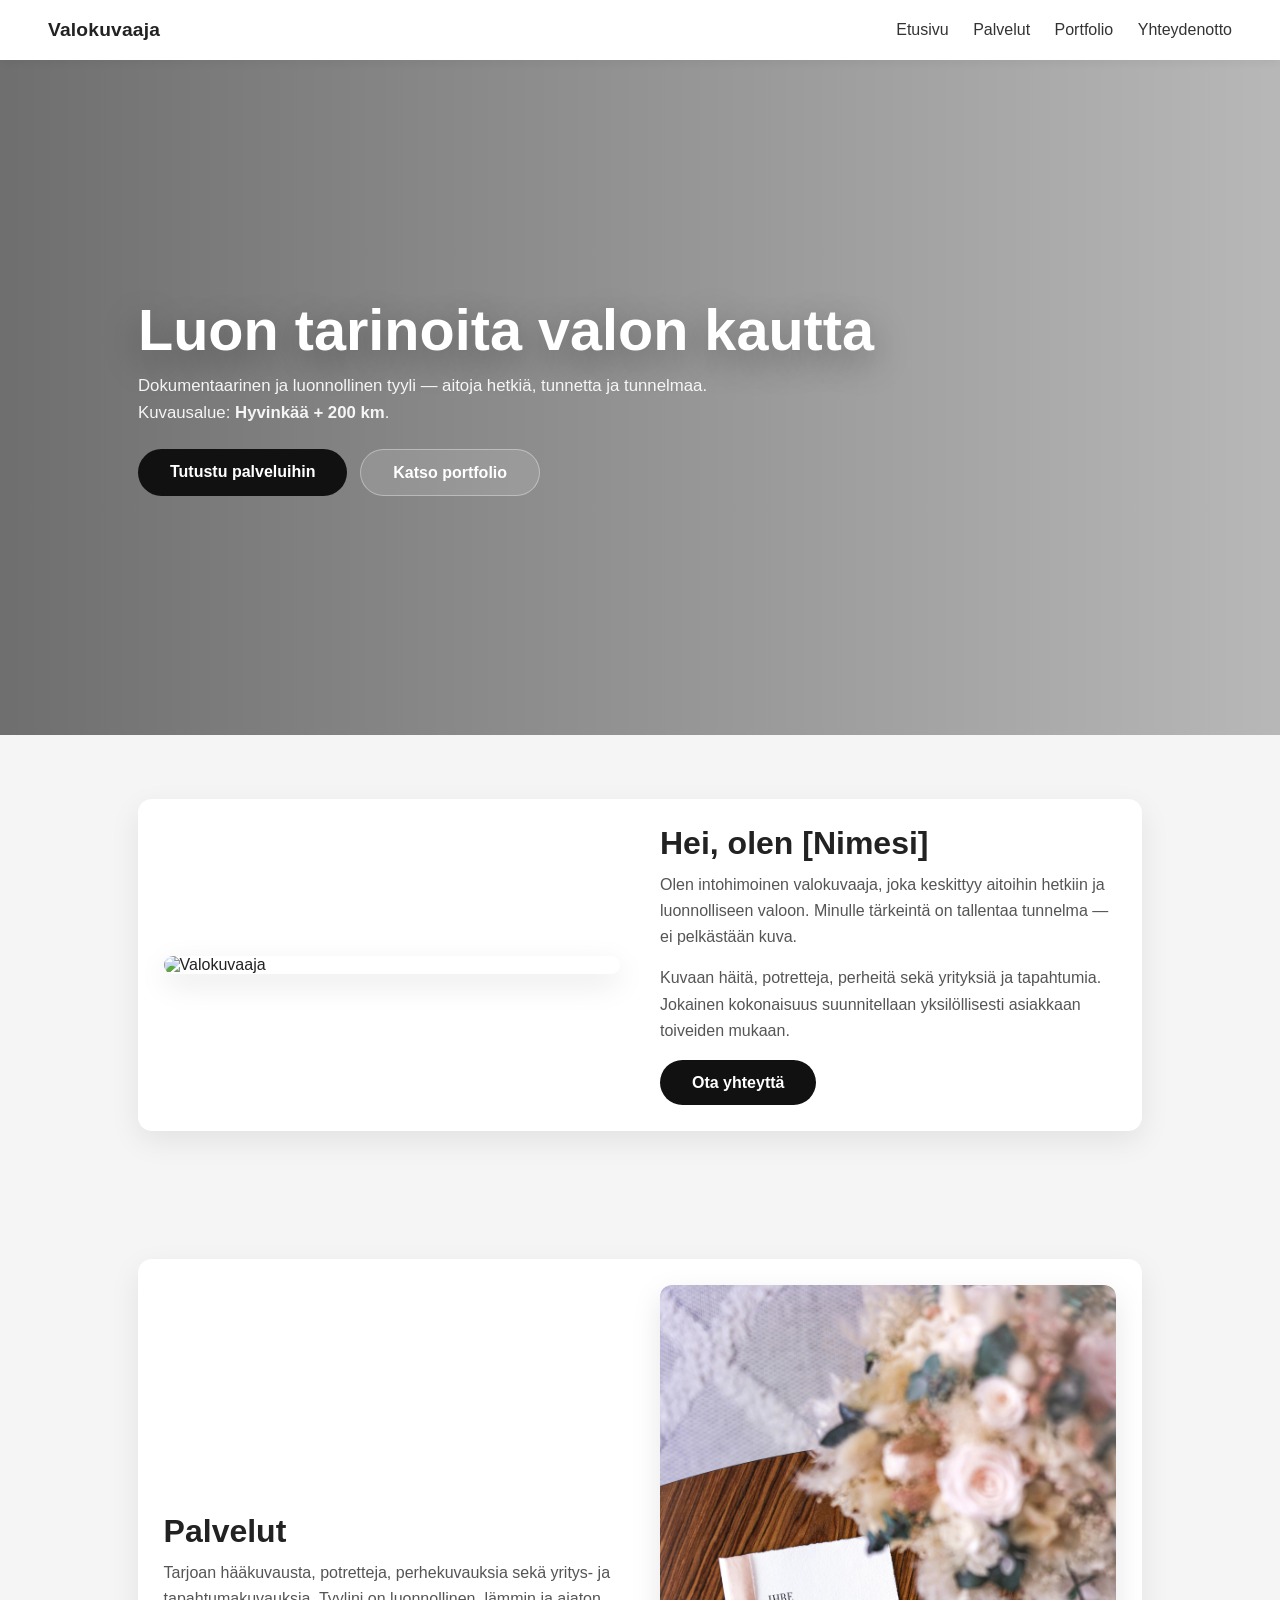
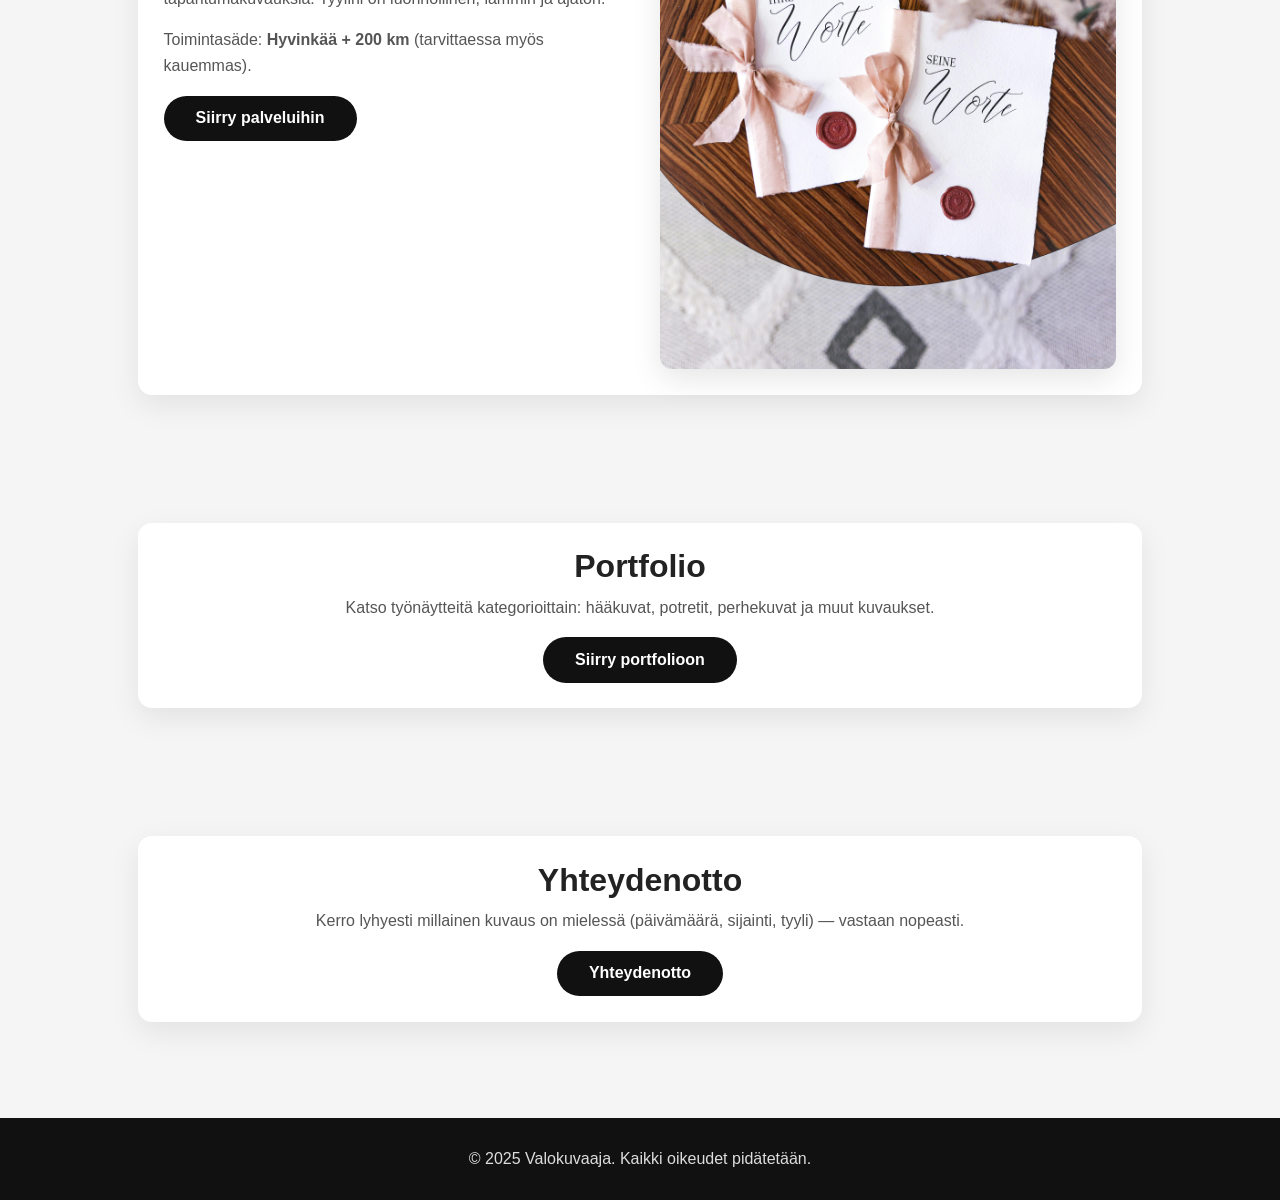
==== index.html @ 5592d8d1 "Add files via upload" ====
<!DOCTYPE html>
<html lang="fi">
<head>
  <meta charset="UTF-8" />
  <meta name="viewport" content="width=device-width, initial-scale=1.0" />
  <title>Valokuvaaja – Etusivu</title>
  <style>
    :root{
      --bg:#f5f5f5;
      --text:#222;
      --muted:#555;
      --card:#fff;
      --shadow:0 10px 30px rgba(0,0,0,0.08);
      --radius:14px;
    }

    *{ box-sizing:border-box; }
    body{
      margin:0;
      font-family: Arial, sans-serif;
      background: var(--bg);
      color: var(--text);
    }

    header{
      display:flex;
      justify-content:space-between;
      align-items:center;
      padding:1.2rem 3rem;
      background:white;
      position:sticky;
      top:0;
      box-shadow:0 2px 10px rgba(0,0,0,0.05);
      z-index:10;
    }

    .brand{
      margin:0;
      font-size: 1.2rem;
      font-weight: 700;
      letter-spacing: .2px;
    }

    nav a{
      margin-left:1.25rem;
      text-decoration:none;
      color:#333;
      font-weight:500;
    }
    nav a:hover{ color:#111; }

    /* HERO */
    .hero{
      min-height: 75vh;
      background: url('https://images.unsplash.com/photo-1504208434309-cb69f4fe52b0?auto=format&fit=crop&w=2100&q=80') center/cover no-repeat;
      position: relative;
      display:flex;
      align-items:center;
    }
    .hero::before{
      content:"";
      position:absolute;
      inset:0;
      background: linear-gradient(90deg, rgba(0,0,0,0.55), rgba(0,0,0,0.25));
    }
    .hero-inner{
      position:relative;
      max-width: 1100px;
      margin: 0 auto;
      padding: 4.5rem 3rem;
      color: #fff;
      width:100%;
    }
    .hero h1{
      margin:0 0 .8rem 0;
      font-size: clamp(2.2rem, 4.5vw, 3.8rem);
      line-height: 1.05;
      text-shadow: 0 10px 35px rgba(0,0,0,0.35);
    }
    .hero p{
      margin:0;
      max-width: 70ch;
      color: rgba(255,255,255,0.92);
      line-height:1.6;
      font-size: 1.05rem;
    }
    .hero-actions{
      margin-top: 1.4rem;
      display:flex;
      gap: .8rem;
      flex-wrap: wrap;
    }

    /* YLEISET */
    .section{
      padding: 4rem 3rem;
      max-width: 1100px;
      margin: auto;
    }

    .card{
      background: var(--card);
      border-radius: var(--radius);
      box-shadow: var(--shadow);
      padding: 1.6rem;
    }

    .split{
      display:grid;
      grid-template-columns: 1fr 1fr;
      gap: 2.5rem;
      align-items:center;
    }

    .media img{
      width:100%;
      display:block;
      border-radius: 12px;
      box-shadow: 0 10px 30px rgba(0,0,0,0.10);
      object-fit: cover;
    }

    h2{
      margin:0 0 .6rem 0;
      font-size: 2rem;
    }

    .lead{
      margin:0;
      color: var(--muted);
      line-height:1.65;
      max-width: 80ch;
    }

    .btn{
      display:inline-block;
      padding:.85rem 2rem;
      background:#111;
      color:#fff;
      text-decoration:none;
      border-radius: 999px;
      transition: .25s;
      font-weight: 600;
    }
    .btn:hover{ background:#444; }

    .btn.outline{
      background: rgba(255,255,255,0.12);
      border: 1px solid rgba(255,255,255,0.35);
    }
    .btn.outline:hover{
      background: rgba(255,255,255,0.18);
    }

    /* CTA-keskitetty */
    .center{
      text-align:center;
    }
    .center .lead{
      margin-left:auto;
      margin-right:auto;
    }

    footer{
      text-align:center;
      padding: 2rem;
      background:#111;
      color:#ddd;
      margin-top: 2rem;
    }

    @media (max-width: 900px){
      header{ padding: 1.1rem 1.5rem; }
      .section{ padding: 3rem 1.5rem; }
      .hero-inner{ padding: 4rem 1.5rem; }
      .split{ grid-template-columns: 1fr; gap: 1.5rem; }
      nav a{ margin-left: .9rem; }
    }
  </style>
</head>
<body>

  <header>
    <div class="brand">Valokuvaaja</div>
    <nav>
      <a href="valokuvaus.html">Etusivu</a>
      <a href="palvelut.html">Palvelut</a>
      <a href="portfolio.html">Portfolio</a>
      <a href="yhteys.html">Yhteydenotto</a>
    </nav>
  </header>

  <section class="hero">
    <div class="hero-inner">
      <h1>Luon tarinoita valon kautta</h1>
      <p>
        Dokumentaarinen ja luonnollinen tyyli — aitoja hetkiä, tunnetta ja tunnelmaa.
        Kuvausalue: <strong>Hyvinkää + 200 km</strong>.
      </p>
      <div class="hero-actions">
        <a class="btn" href="palvelut.html">Tutustu palveluihin</a>
        <a class="btn outline" href="portfolio.html">Katso portfolio</a>
      </div>
    </div>
  </section>

  <!-- ESITTELY -->
  <section class="section">
    <div class="card">
      <div class="split">
        <div class="media">
          <img src="oma-kuva.jpg" alt="Valokuvaaja" />
        </div>
        <div class="text">
          <h2>Hei, olen [Nimesi]</h2>
          <p class="lead">
            Olen intohimoinen valokuvaaja, joka keskittyy aitoihin hetkiin ja luonnolliseen valoon.
            Minulle tärkeintä on tallentaa tunnelma — ei pelkästään kuva.
          </p>
          <p class="lead" style="margin-top:.9rem;">
            Kuvaan häitä, potretteja, perheitä sekä yrityksiä ja tapahtumia. Jokainen kokonaisuus
            suunnitellaan yksilöllisesti asiakkaan toiveiden mukaan.
          </p>
          <a href="yhteys.html" class="btn" style="margin-top:1rem;">Ota yhteyttä</a>
        </div>
      </div>
    </div>
  </section>

  <!-- PALVELUT (suppea) -->
  <section class="section">
    <div class="card">
      <div class="split">
        <div class="text">
          <h2>Palvelut</h2>
          <p class="lead">
            Tarjoan hääkuvausta, potretteja, perhekuvauksia sekä yritys- ja tapahtumakuvauksia.
            Tyylini on luonnollinen, lämmin ja ajaton.
          </p>
          <p class="lead" style="margin-top:.9rem;">
            Toimintasäde: <strong>Hyvinkää + 200 km</strong> (tarvittaessa myös kauemmas).
          </p>
          <a href="palvelut.html" class="btn" style="margin-top:1rem;">Siirry palveluihin</a>
        </div>

        <div class="media">
          <!-- Suositus: käytä esimerkiksi data/themes/haakuvaus.jpg tai omaa kuvaa -->
          <img src="data/themes/haakuvaus.jpg" alt="Palvelut" />
        </div>
      </div>
    </div>
  </section>

  <!-- PORTFOLIO CTA -->
  <section class="section center">
    <div class="card">
      <h2>Portfolio</h2>
      <p class="lead">
        Katso työnäytteitä kategorioittain: hääkuvat, potretit, perhekuvat ja muut kuvaukset.
      </p>
      <a href="portfolio.html" class="btn" style="margin-top:1rem;">Siirry portfolioon</a>
    </div>
  </section>

  <!-- YHTEYS CTA -->
  <section class="section center">
    <div class="card">
      <h2>Yhteydenotto</h2>
      <p class="lead">
        Kerro lyhyesti millainen kuvaus on mielessä (päivämäärä, sijainti, tyyli) — vastaan nopeasti.
      </p>
      <a href="yhteys.html" class="btn" style="margin-top:1rem;">Yhteydenotto</a>
    </div>
  </section>

  <footer>
    © 2025 Valokuvaaja. Kaikki oikeudet pidätetään.
  </footer>

</body>
</html>
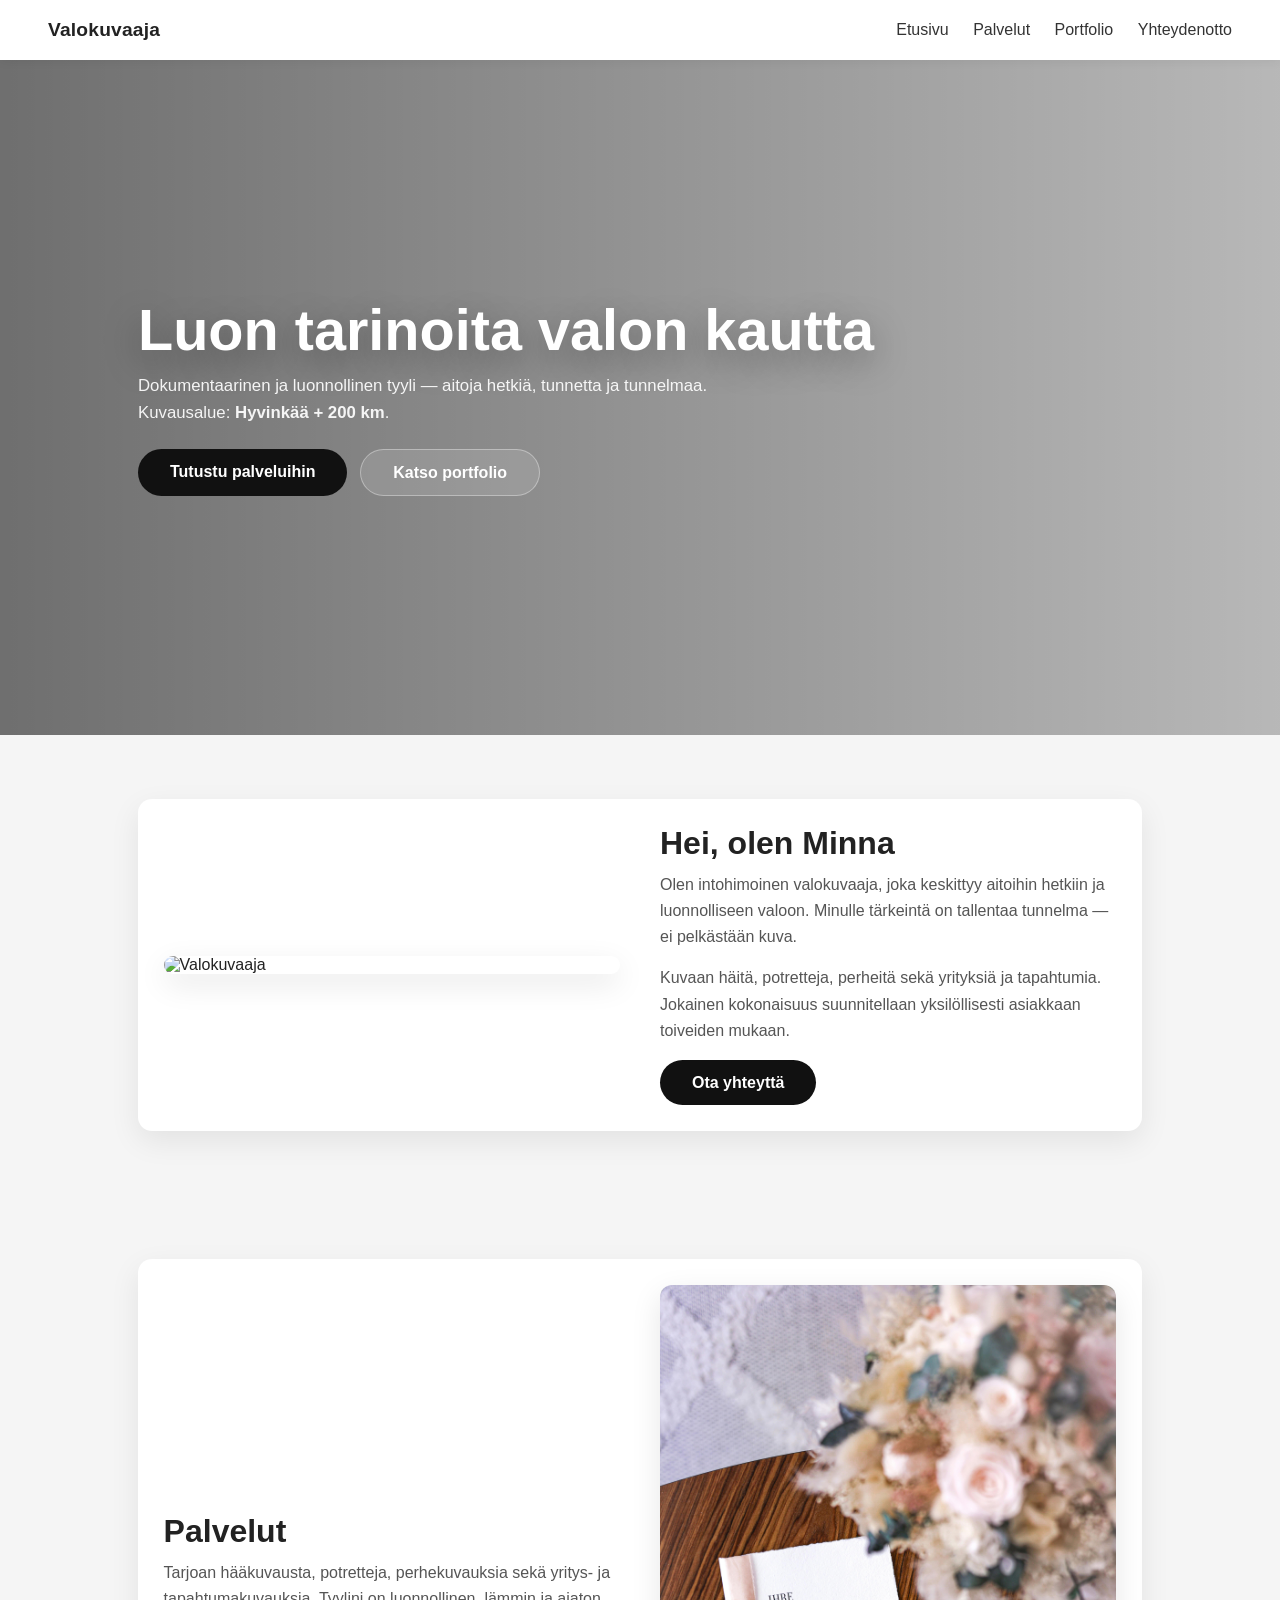
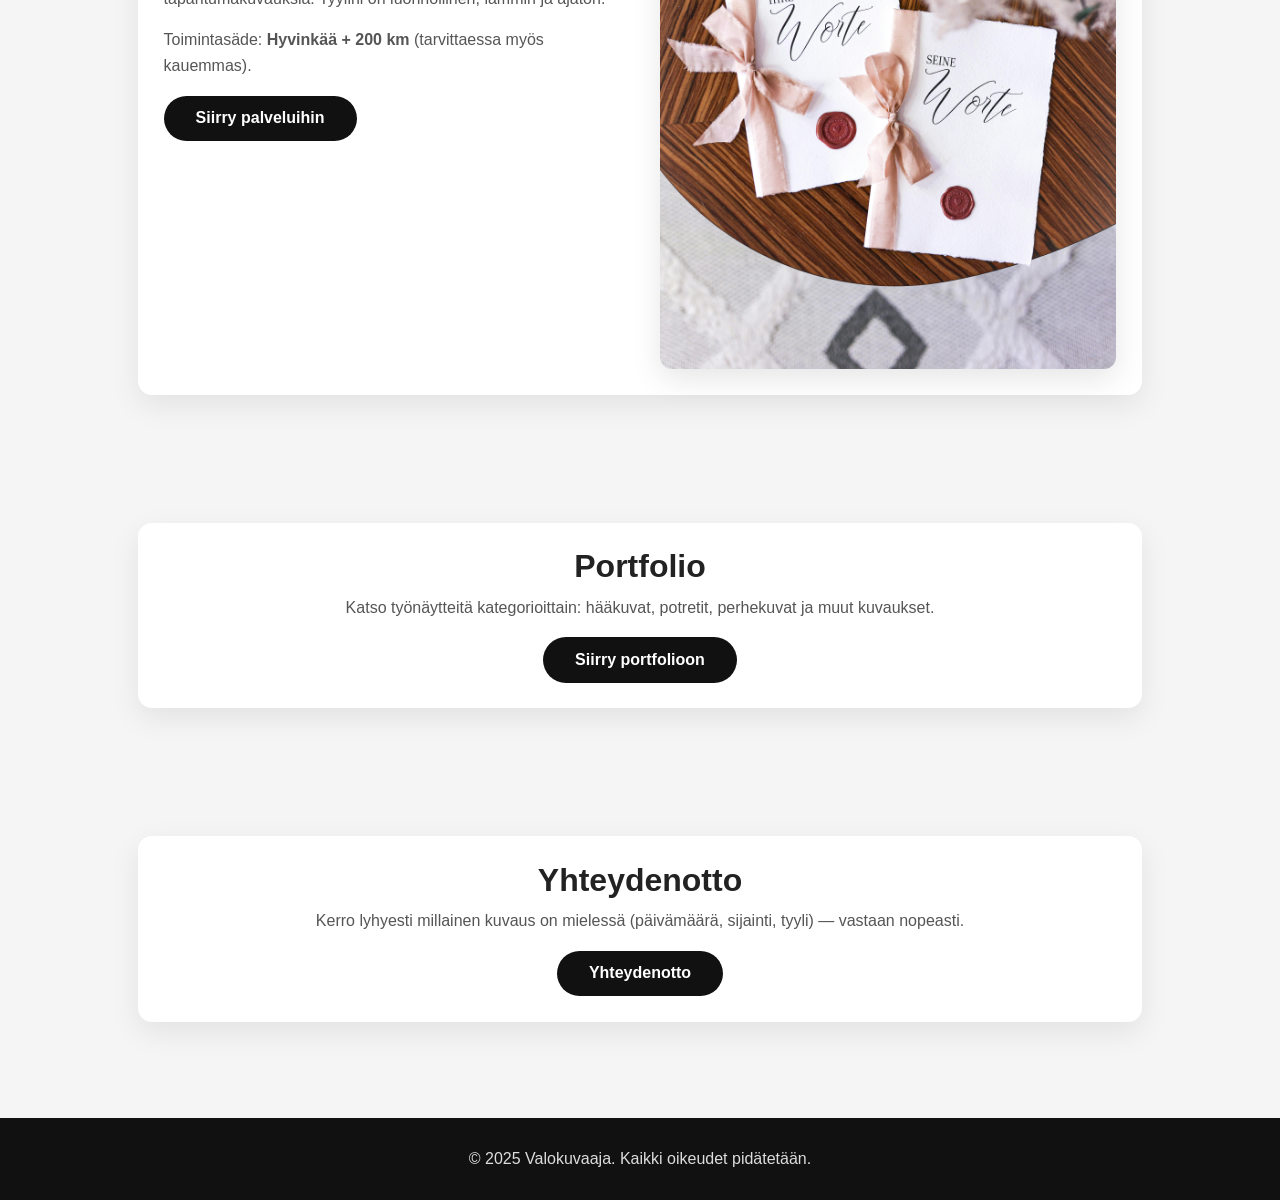
==== commit d873fe5b: "Add files via upload" ====
--- a/index.html
+++ b/index.html
@@ -183,7 +183,7 @@
   <header>
     <div class="brand">Valokuvaaja</div>
     <nav>
-      <a href="valokuvaus.html">Etusivu</a>
+      <a href="index.html">Etusivu</a>
       <a href="palvelut.html">Palvelut</a>
       <a href="portfolio.html">Portfolio</a>
       <a href="yhteys.html">Yhteydenotto</a>
@@ -212,7 +212,7 @@
           <img src="oma-kuva.jpg" alt="Valokuvaaja" />
         </div>
         <div class="text">
-          <h2>Hei, olen [Nimesi]</h2>
+          <h2>Hei, olen Minna</h2>
           <p class="lead">
             Olen intohimoinen valokuvaaja, joka keskittyy aitoihin hetkiin ja luonnolliseen valoon.
             Minulle tärkeintä on tallentaa tunnelma — ei pelkästään kuva.
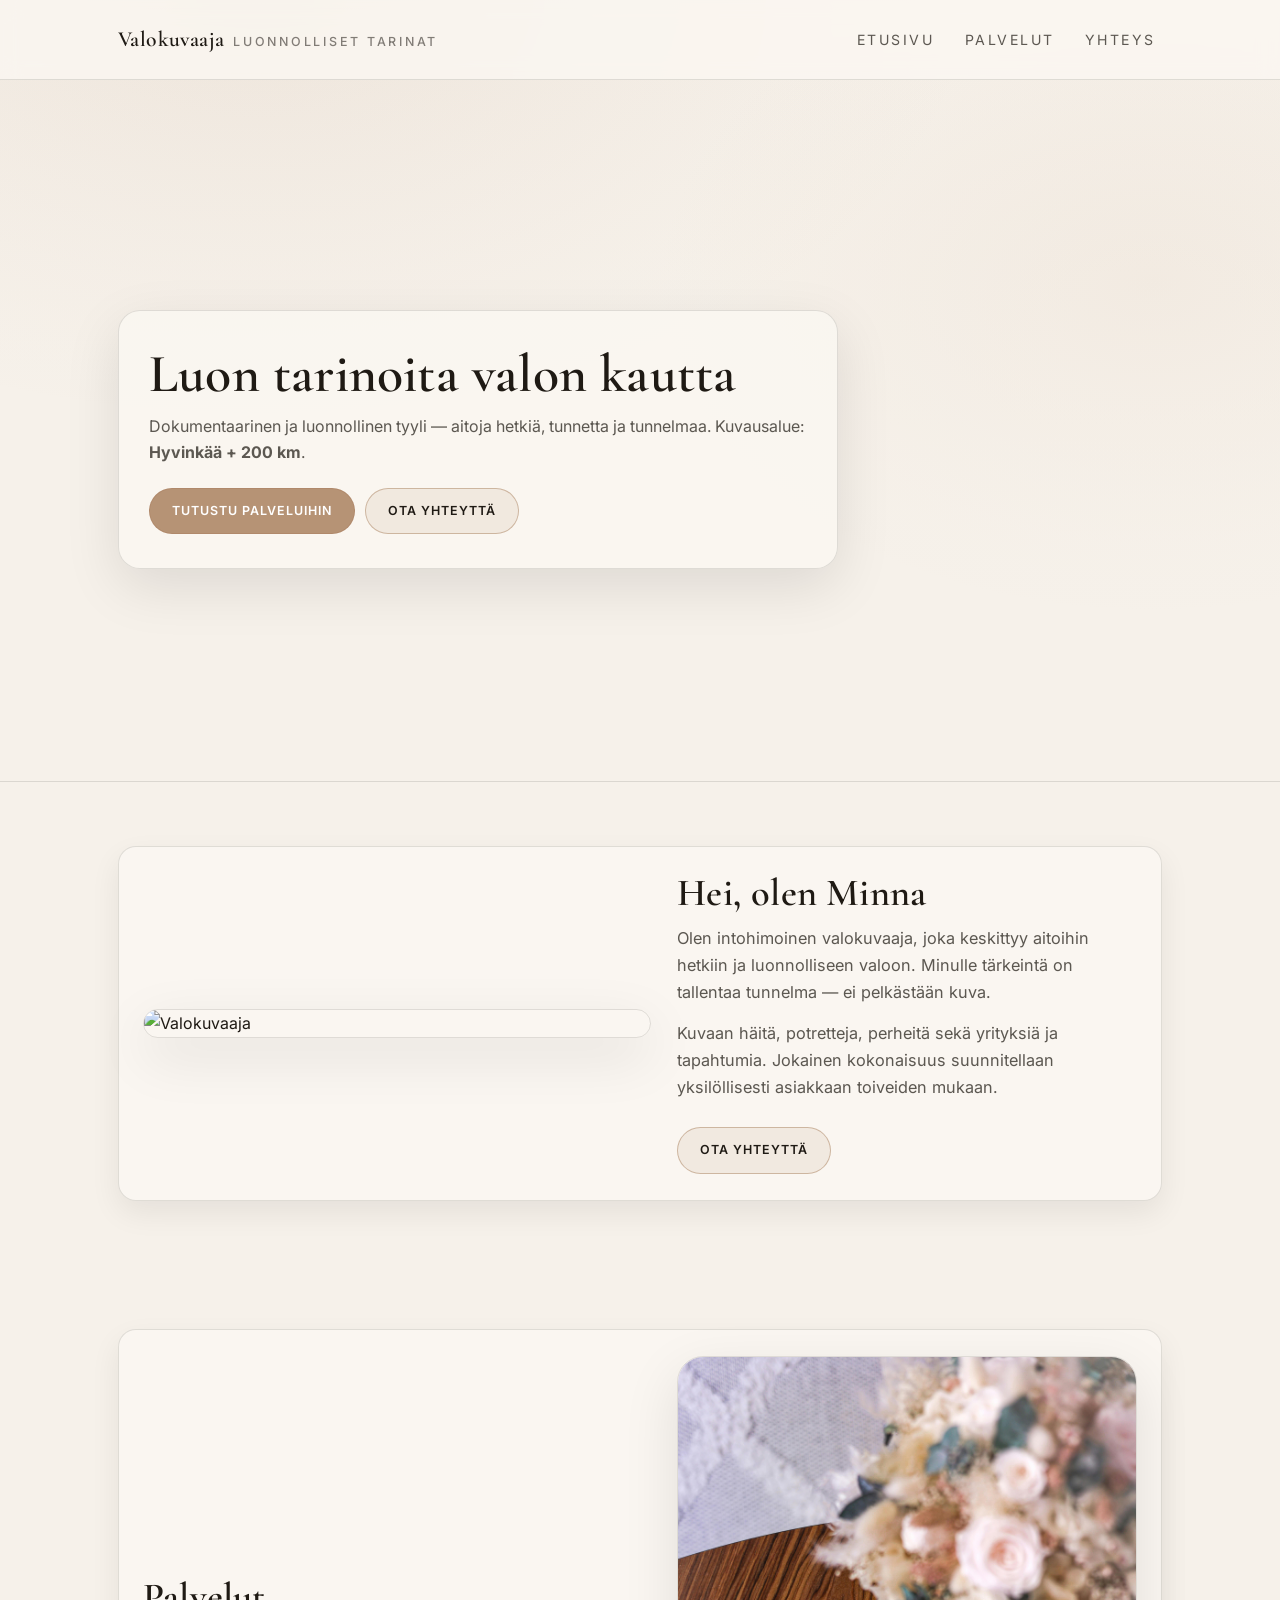
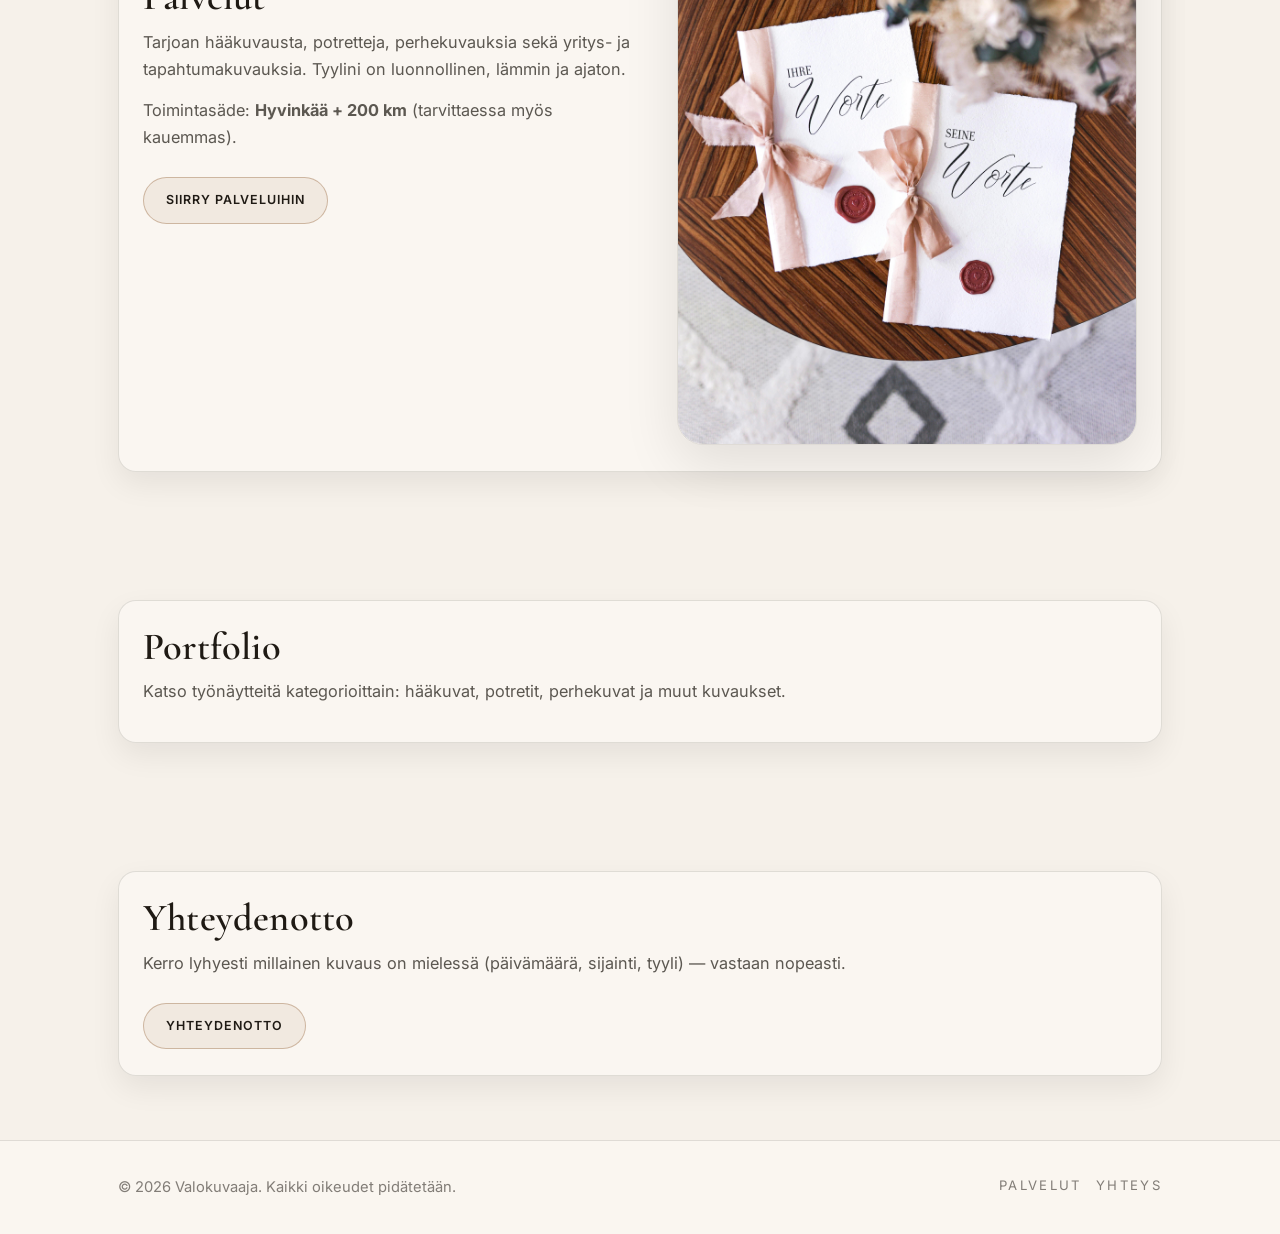
==== commit 35d9586b: "Add files via upload" ====
--- a/index.html
+++ b/index.html
@@ -4,202 +4,33 @@
   <meta charset="UTF-8" />
   <meta name="viewport" content="width=device-width, initial-scale=1.0" />
   <title>Valokuvaaja – Etusivu</title>
-  <style>
-    :root{
-      --bg:#f5f5f5;
-      --text:#222;
-      --muted:#555;
-      --card:#fff;
-      --shadow:0 10px 30px rgba(0,0,0,0.08);
-      --radius:14px;
-    }
-
-    *{ box-sizing:border-box; }
-    body{
-      margin:0;
-      font-family: Arial, sans-serif;
-      background: var(--bg);
-      color: var(--text);
-    }
-
-    header{
-      display:flex;
-      justify-content:space-between;
-      align-items:center;
-      padding:1.2rem 3rem;
-      background:white;
-      position:sticky;
-      top:0;
-      box-shadow:0 2px 10px rgba(0,0,0,0.05);
-      z-index:10;
-    }
-
-    .brand{
-      margin:0;
-      font-size: 1.2rem;
-      font-weight: 700;
-      letter-spacing: .2px;
-    }
-
-    nav a{
-      margin-left:1.25rem;
-      text-decoration:none;
-      color:#333;
-      font-weight:500;
-    }
-    nav a:hover{ color:#111; }
-
-    /* HERO */
-    .hero{
-      min-height: 75vh;
-      background: url('https://images.unsplash.com/photo-1504208434309-cb69f4fe52b0?auto=format&fit=crop&w=2100&q=80') center/cover no-repeat;
-      position: relative;
-      display:flex;
-      align-items:center;
-    }
-    .hero::before{
-      content:"";
-      position:absolute;
-      inset:0;
-      background: linear-gradient(90deg, rgba(0,0,0,0.55), rgba(0,0,0,0.25));
-    }
-    .hero-inner{
-      position:relative;
-      max-width: 1100px;
-      margin: 0 auto;
-      padding: 4.5rem 3rem;
-      color: #fff;
-      width:100%;
-    }
-    .hero h1{
-      margin:0 0 .8rem 0;
-      font-size: clamp(2.2rem, 4.5vw, 3.8rem);
-      line-height: 1.05;
-      text-shadow: 0 10px 35px rgba(0,0,0,0.35);
-    }
-    .hero p{
-      margin:0;
-      max-width: 70ch;
-      color: rgba(255,255,255,0.92);
-      line-height:1.6;
-      font-size: 1.05rem;
-    }
-    .hero-actions{
-      margin-top: 1.4rem;
-      display:flex;
-      gap: .8rem;
-      flex-wrap: wrap;
-    }
-
-    /* YLEISET */
-    .section{
-      padding: 4rem 3rem;
-      max-width: 1100px;
-      margin: auto;
-    }
-
-    .card{
-      background: var(--card);
-      border-radius: var(--radius);
-      box-shadow: var(--shadow);
-      padding: 1.6rem;
-    }
-
-    .split{
-      display:grid;
-      grid-template-columns: 1fr 1fr;
-      gap: 2.5rem;
-      align-items:center;
-    }
-
-    .media img{
-      width:100%;
-      display:block;
-      border-radius: 12px;
-      box-shadow: 0 10px 30px rgba(0,0,0,0.10);
-      object-fit: cover;
-    }
-
-    h2{
-      margin:0 0 .6rem 0;
-      font-size: 2rem;
-    }
-
-    .lead{
-      margin:0;
-      color: var(--muted);
-      line-height:1.65;
-      max-width: 80ch;
-    }
-
-    .btn{
-      display:inline-block;
-      padding:.85rem 2rem;
-      background:#111;
-      color:#fff;
-      text-decoration:none;
-      border-radius: 999px;
-      transition: .25s;
-      font-weight: 600;
-    }
-    .btn:hover{ background:#444; }
-
-    .btn.outline{
-      background: rgba(255,255,255,0.12);
-      border: 1px solid rgba(255,255,255,0.35);
-    }
-    .btn.outline:hover{
-      background: rgba(255,255,255,0.18);
-    }
-
-    /* CTA-keskitetty */
-    .center{
-      text-align:center;
-    }
-    .center .lead{
-      margin-left:auto;
-      margin-right:auto;
-    }
-
-    footer{
-      text-align:center;
-      padding: 2rem;
-      background:#111;
-      color:#ddd;
-      margin-top: 2rem;
-    }
-
-    @media (max-width: 900px){
-      header{ padding: 1.1rem 1.5rem; }
-      .section{ padding: 3rem 1.5rem; }
-      .hero-inner{ padding: 4rem 1.5rem; }
-      .split{ grid-template-columns: 1fr; gap: 1.5rem; }
-      nav a{ margin-left: .9rem; }
-    }
-  </style>
+  <link rel="stylesheet" href="style.css" />
 </head>
 <body>
 
-  <header>
-    <div class="brand">Valokuvaaja</div>
-    <nav>
+  <header class="site-header">
+  <div class="header-inner">
+    <a class="brand" href="index.html">Valokuvaaja <small>luonnolliset tarinat</small></a>
+    <nav class="site-nav" aria-label="Päävalikko">
       <a href="index.html">Etusivu</a>
       <a href="palvelut.html">Palvelut</a>
-      <a href="portfolio.html">Portfolio</a>
-      <a href="yhteys.html">Yhteydenotto</a>
+      <a href="yhteys.html">Yhteys</a>
     </nav>
-  </header>
+  </div>
+</header>
 
   <section class="hero">
     <div class="hero-inner">
-      <h1>Luon tarinoita valon kautta</h1>
+      <div class="hero-box">
+<h1>Luon tarinoita valon kautta</h1>
       <p>
         Dokumentaarinen ja luonnollinen tyyli — aitoja hetkiä, tunnetta ja tunnelmaa.
         Kuvausalue: <strong>Hyvinkää + 200 km</strong>.
       </p>
       <div class="hero-actions">
-        <a class="btn" href="palvelut.html">Tutustu palveluihin</a>
-        <a class="btn outline" href="portfolio.html">Katso portfolio</a>
+        <a class="btn solid" href="palvelut.html">Tutustu palveluihin</a>
+        <a class="btn" href="yhteys.html">Ota yhteyttä</a>
+      </div>
       </div>
     </div>
   </section>
@@ -258,8 +89,7 @@
       <p class="lead">
         Katso työnäytteitä kategorioittain: hääkuvat, potretit, perhekuvat ja muut kuvaukset.
       </p>
-      <a href="portfolio.html" class="btn" style="margin-top:1rem;">Siirry portfolioon</a>
-    </div>
+      </div>
   </section>
 
   <!-- YHTEYS CTA -->
@@ -273,9 +103,15 @@
     </div>
   </section>
 
-  <footer>
-    © 2025 Valokuvaaja. Kaikki oikeudet pidätetään.
-  </footer>
+  <footer class="site-footer">
+  <div class="footer-inner">
+    <p>© 2026 Valokuvaaja. Kaikki oikeudet pidätetään.</p>
+    <div class="footer-links">
+      <a href="palvelut.html">Palvelut</a>
+      <a href="yhteys.html">Yhteys</a>
+    </div>
+  </div>
+</footer>
 
 </body>
 </html>
--- a/style.css
+++ b/style.css
@@ -0,0 +1,432 @@
+/* Shared theme inspired by an editorial, airy style (Ansku Laurila-like)
+   Tip: replace the hero background image URLs with your own images for best results. */
+
+@import url('https://fonts.googleapis.com/css2?family=Cormorant+Garamond:wght@400;500;600&family=Inter:wght@300;400;500;600&display=swap');
+
+:root{
+  --bg: #f6f1ea;
+  --paper: #fbf8f3;
+  --text: #1f1a14;
+  --muted: rgba(31,26,20,.72);
+  --muted2: rgba(31,26,20,.55);
+  --line: rgba(31,26,20,.12);
+
+  --accent: #b08a6b;
+  --accent2:#d1b59b;
+
+  --radius: 18px;
+  --shadow: 0 18px 55px rgba(0,0,0,.10);
+  --shadow-soft: 0 12px 30px rgba(0,0,0,.07);
+
+  --max: 1100px;
+}
+
+*{ box-sizing:border-box; }
+html{ scroll-behavior:smooth; }
+body{
+  margin:0;
+  background: radial-gradient(1200px 700px at 20% 0%, rgba(176,138,107,.12), transparent 60%),
+              radial-gradient(900px 600px at 90% 10%, rgba(209,181,155,.16), transparent 55%),
+              var(--bg);
+  color: var(--text);
+  font-family: Inter, ui-sans-serif, system-ui, -apple-system, Segoe UI, Roboto, Arial, sans-serif;
+  line-height: 1.65;
+}
+
+a{ color: inherit; }
+img{ max-width:100%; display:block; }
+
+::selection{ background: rgba(176,138,107,.28); }
+
+/* ---------- Header ---------- */
+header.site-header{
+  position: sticky;
+  top: 0;
+  z-index: 40;
+  background: rgba(251,248,243,.78);
+  backdrop-filter: blur(10px);
+  border-bottom: 1px solid var(--line);
+}
+
+.header-inner{
+  max-width: var(--max);
+  margin: 0 auto;
+  padding: 18px 28px;
+  display:flex;
+  align-items:center;
+  justify-content:space-between;
+  gap: 14px;
+}
+
+.brand{
+  font-family: "Cormorant Garamond", ui-serif, Georgia, serif;
+  font-weight: 600;
+  font-size: 1.35rem;
+  letter-spacing: .4px;
+  text-decoration:none;
+  display:flex;
+  align-items:baseline;
+  gap:.55rem;
+}
+.brand small{
+  font-family: Inter, ui-sans-serif, system-ui, -apple-system, Segoe UI, Roboto, Arial, sans-serif;
+  font-weight: 500;
+  font-size: .78rem;
+  letter-spacing: .22em;
+  text-transform: uppercase;
+  color: var(--muted2);
+}
+
+nav.site-nav{
+  display:flex;
+  align-items:center;
+  gap: 18px;
+  flex-wrap: wrap;
+}
+nav.site-nav a{
+  text-decoration:none;
+  font-size:.88rem;
+  letter-spacing: .18em;
+  text-transform: uppercase;
+  color: var(--muted);
+  padding: 10px 6px;
+  position: relative;
+}
+nav.site-nav a:hover{ color: var(--text); }
+nav.site-nav a::after{
+  content:"";
+  position:absolute;
+  left: 6px;
+  right: 6px;
+  bottom: 6px;
+  height: 1px;
+  background: rgba(176,138,107,.55);
+  transform: scaleX(0);
+  transform-origin: left;
+  transition: transform .22s ease;
+}
+nav.site-nav a:hover::after{ transform: scaleX(1); }
+
+/* ---------- Layout helpers ---------- */
+.container, .section{
+  max-width: var(--max);
+  margin: 0 auto;
+  padding: 64px 28px;
+}
+.container{ padding-top: 44px; padding-bottom: 72px; }
+.section.compact{ padding-top: 42px; padding-bottom: 42px; }
+
+.card, .service-wrap, .category, .theme{
+  background: rgba(251,248,243,.78);
+  border: 1px solid var(--line);
+  border-radius: var(--radius);
+  box-shadow: var(--shadow-soft);
+}
+
+.card{
+  padding: 26px 24px;
+}
+
+h1,h2,h3{
+  font-family: "Cormorant Garamond", ui-serif, Georgia, serif;
+  font-weight: 600;
+  letter-spacing: .2px;
+  line-height: 1.08;
+}
+h1{ font-size: clamp(2.4rem, 4.2vw, 3.6rem); margin: 0 0 14px; }
+h2{ font-size: clamp(1.8rem, 3vw, 2.4rem); margin: 0 0 10px; }
+h3{ font-size: 1.2rem; margin: 0 0 8px; }
+p{ margin: .65rem 0; color: var(--muted); }
+.lead{
+  color: var(--muted);
+  font-size: 1.02rem;
+  max-width: 78ch;
+}
+
+.kicker{
+  font-size: .78rem;
+  letter-spacing: .24em;
+  text-transform: uppercase;
+  color: var(--muted2);
+}
+
+/* ---------- Buttons ---------- */
+.btn{
+  display:inline-flex;
+  align-items:center;
+  justify-content:center;
+  gap:.5rem;
+  padding: 12px 22px;
+  border-radius: 999px;
+  border: 1px solid rgba(176,138,107,.55);
+  background: rgba(176,138,107,.12);
+  color: var(--text);
+  text-decoration:none;
+  font-weight: 600;
+  letter-spacing: .08em;
+  text-transform: uppercase;
+  font-size: .78rem;
+  transition: transform .16s ease, background .18s ease, border-color .18s ease;
+}
+.btn:hover{
+  transform: translateY(-1px);
+  background: rgba(176,138,107,.18);
+  border-color: rgba(176,138,107,.75);
+}
+.btn.solid{
+  background: rgba(176,138,107,.92);
+  border-color: rgba(176,138,107,.95);
+  color: #fff;
+}
+.btn.solid:hover{
+  background: rgba(176,138,107,1);
+}
+
+/* ---------- Hero (index) ---------- */
+.hero{
+  min-height: 78vh;
+  position: relative;
+  display:flex;
+  align-items:center;
+  border-bottom: 1px solid var(--line);
+  background: url('https://images.unsplash.com/photo-1519741497674-611481863552?auto=format&fit=crop&w=2400&q=80') center/cover no-repeat;
+}
+.hero::before{
+  content:"";
+  position:absolute;
+  inset:0;
+  background: linear-gradient(0deg, rgba(246,241,234,.88), rgba(246,241,234,.12));
+}
+.hero-inner{
+  position:relative;
+  max-width: var(--max);
+  margin: 0 auto;
+  padding: 92px 28px 74px;
+  width:100%;
+}
+.hero-box{
+  max-width: 720px;
+  background: rgba(251,248,243,.72);
+  border: 1px solid var(--line);
+  border-radius: calc(var(--radius) + 4px);
+  box-shadow: var(--shadow);
+  padding: 34px 30px;
+}
+.hero h1{ margin-bottom: 10px; }
+.hero p{ color: var(--muted); margin-top: 8px; }
+.hero-actions{
+  margin-top: 22px;
+  display:flex;
+  gap: 10px;
+  flex-wrap: wrap;
+}
+
+/* ---------- Split (index intro) ---------- */
+.split{
+  display:grid;
+  grid-template-columns: 1.05fr .95fr;
+  gap: 26px;
+  align-items:center;
+}
+.media img{
+  border-radius: calc(var(--radius) + 8px);
+  box-shadow: var(--shadow);
+  border: 1px solid var(--line);
+}
+
+/* ---------- Galleries (service pages) ---------- */
+.grid{
+  display:grid;
+  grid-template-columns: repeat(4, 1fr);
+  gap: 12px;
+  margin: 18px 0 24px;
+}
+.grid img{
+  border-radius: 16px;
+  border: 1px solid var(--line);
+  box-shadow: var(--shadow-soft);
+  height: 180px;
+  object-fit: cover;
+  cursor: zoom-in;
+  transition: transform .18s ease;
+}
+.grid img:hover{ transform: translateY(-2px); }
+
+/* ---------- Prices blocks ---------- */
+.prices{
+  display:grid;
+  grid-template-columns: repeat(3, 1fr);
+  gap: 12px;
+  margin-top: 14px;
+}
+.price{
+  background: rgba(251,248,243,.72);
+  border: 1px solid var(--line);
+  border-radius: var(--radius);
+  padding: 18px 18px;
+}
+.price .eur{
+  font-size: 1.35rem;
+  font-weight: 800;
+  color: var(--text);
+  margin:.2rem 0 .6rem;
+}
+.price ul{ margin: 0; padding-left: 1.1rem; color: var(--muted); }
+
+/* ---------- Palvelut page cards ---------- */
+.themes{
+  display:grid;
+  grid-template-columns: repeat(4, 1fr);
+  gap: 14px;
+  margin: 18px 0 30px;
+}
+.theme{
+  overflow:hidden;
+  text-decoration:none;
+  color:inherit;
+  transition: transform .18s ease, box-shadow .18s ease;
+  display:flex;
+  flex-direction:column;
+  min-height: 250px;
+}
+.theme:hover{
+  transform: translateY(-3px);
+  box-shadow: var(--shadow);
+}
+.theme img{
+  width:100%;
+  height: 150px;
+  object-fit: cover;
+  border-bottom: 1px solid var(--line);
+}
+.theme .content{ padding: 16px 16px 18px; display:flex; flex-direction:column; gap: 8px; flex:1; }
+.theme h3{
+  font-family: "Cormorant Garamond", ui-serif, Georgia, serif;
+  font-size: 1.35rem;
+}
+.theme p{ color: var(--muted); font-size: .95rem; margin:0; }
+.theme .cta{ margin-top: auto; font-weight: 700; letter-spacing: .12em; text-transform: uppercase; font-size: .78rem; color: rgba(176,138,107,.95); }
+
+.service-wrap{
+  padding: 22px 22px 26px;
+}
+.service-head{
+  display:flex;
+  justify-content: space-between;
+  align-items: flex-start;
+  gap: 14px;
+  flex-wrap: wrap;
+}
+.service-head .desc{ color: var(--muted); max-width: 80ch; }
+
+.cards{
+  display:grid;
+  grid-template-columns: 1.2fr .8fr;
+  gap: 12px;
+  margin-top: 10px;
+}
+.cards .card{ box-shadow:none; background: transparent; border: 1px solid var(--line); }
+
+/* ---------- Lightbox controls (keep readable) ---------- */
+.lightbox{
+  position:fixed; inset:0;
+  background: rgba(16,12,9,.88);
+  display:none;
+  align-items:center;
+  justify-content:center;
+  z-index:999;
+  padding:18px;
+}
+.lightbox.open{ display:flex; }
+.lightbox-img{
+  max-width:100%;
+  max-height:100%;
+  border-radius: 18px;
+  box-shadow: 0 26px 70px rgba(0,0,0,.45);
+  cursor: zoom-out;
+}
+.lb-close, .lb-prev, .lb-next{
+  position:absolute;
+  border:none;
+  border-radius:999px;
+  width:44px;
+  height:44px;
+  background: rgba(251,248,243,.14);
+  color:#fff;
+  cursor:pointer;
+  display:flex;
+  align-items:center;
+  justify-content:center;
+  font-size:20px;
+  backdrop-filter: blur(10px);
+}
+.lb-close{ top:10px; right:10px; font-size:18px; }
+.lb-prev{ left:10px; top:50%; transform: translateY(-50%); }
+.lb-next{ right:10px; top:50%; transform: translateY(-50%); }
+.lb-meta{
+  position:absolute;
+  left: 12px;
+  bottom: 12px;
+  background: rgba(0,0,0,.35);
+  color: rgba(255,255,255,.92);
+  padding: 8px 12px;
+  border-radius: 999px;
+  font-size: .92rem;
+  max-width: 82%;
+  white-space: nowrap;
+  overflow:hidden;
+  text-overflow: ellipsis;
+  backdrop-filter: blur(10px);
+}
+
+/* ---------- Footer ---------- */
+footer.site-footer{
+  border-top: 1px solid var(--line);
+  background: rgba(251,248,243,.78);
+}
+.footer-inner{
+  max-width: var(--max);
+  margin: 0 auto;
+  padding: 34px 28px;
+  display:flex;
+  align-items:flex-start;
+  justify-content:space-between;
+  gap: 18px;
+  flex-wrap: wrap;
+}
+.footer-inner p{
+  margin: 0;
+  color: var(--muted2);
+  font-size: .92rem;
+}
+.footer-links{
+  display:flex;
+  gap: 14px;
+  flex-wrap: wrap;
+}
+.footer-links a{
+  text-decoration:none;
+  color: var(--muted2);
+  font-size: .82rem;
+  letter-spacing: .18em;
+  text-transform: uppercase;
+}
+.footer-links a:hover{ color: var(--text); }
+
+/* ---------- Responsive ---------- */
+@media (max-width: 980px){
+  .split{ grid-template-columns: 1fr; }
+  .themes{ grid-template-columns: repeat(2, 1fr); }
+  .grid{ grid-template-columns: repeat(2, 1fr); }
+  .cards{ grid-template-columns: 1fr; }
+  .prices{ grid-template-columns: 1fr; }
+}
+@media (max-width: 560px){
+  .header-inner{ padding: 16px 18px; }
+  nav.site-nav{ gap: 10px; }
+  nav.site-nav a{ padding: 8px 4px; }
+  .hero-inner{ padding: 84px 18px 60px; }
+  .hero-box{ padding: 26px 20px; }
+  .container, .section{ padding-left: 18px; padding-right: 18px; }
+  .themes{ grid-template-columns: 1fr; }
+}
